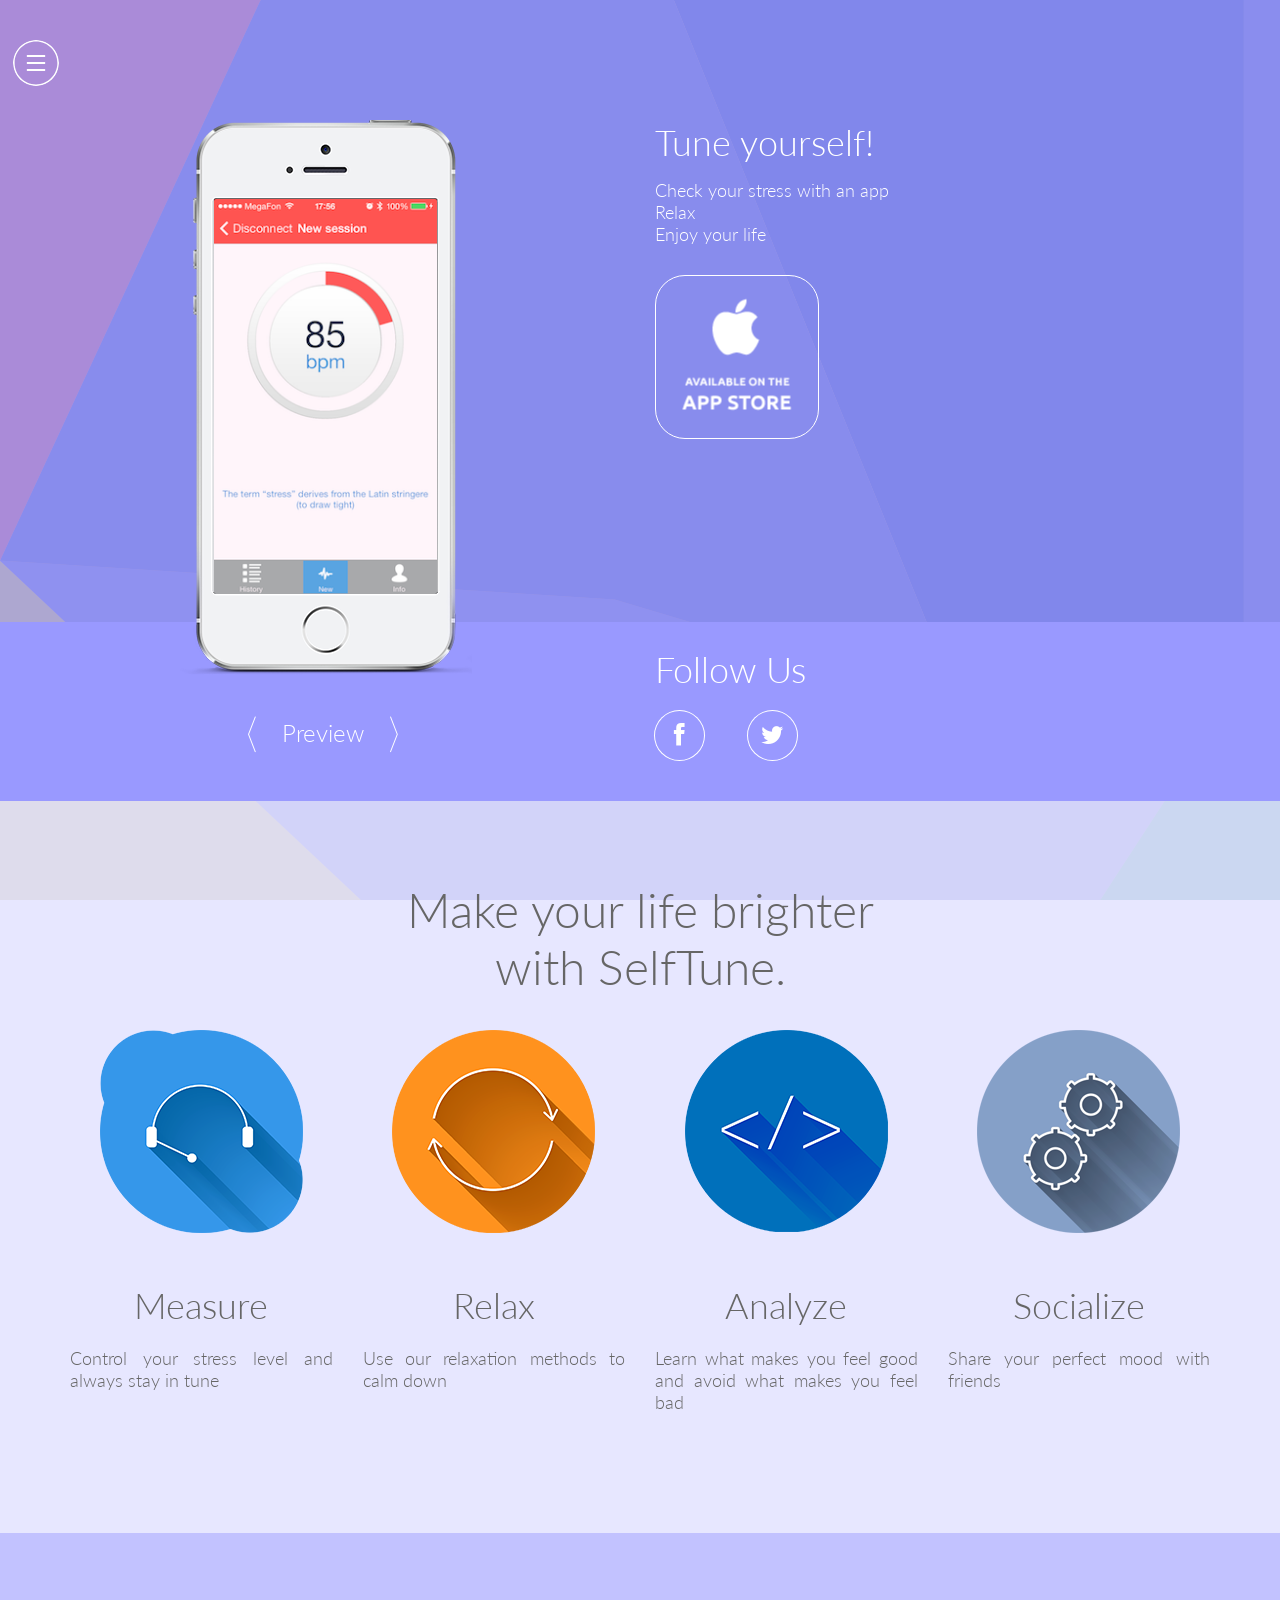
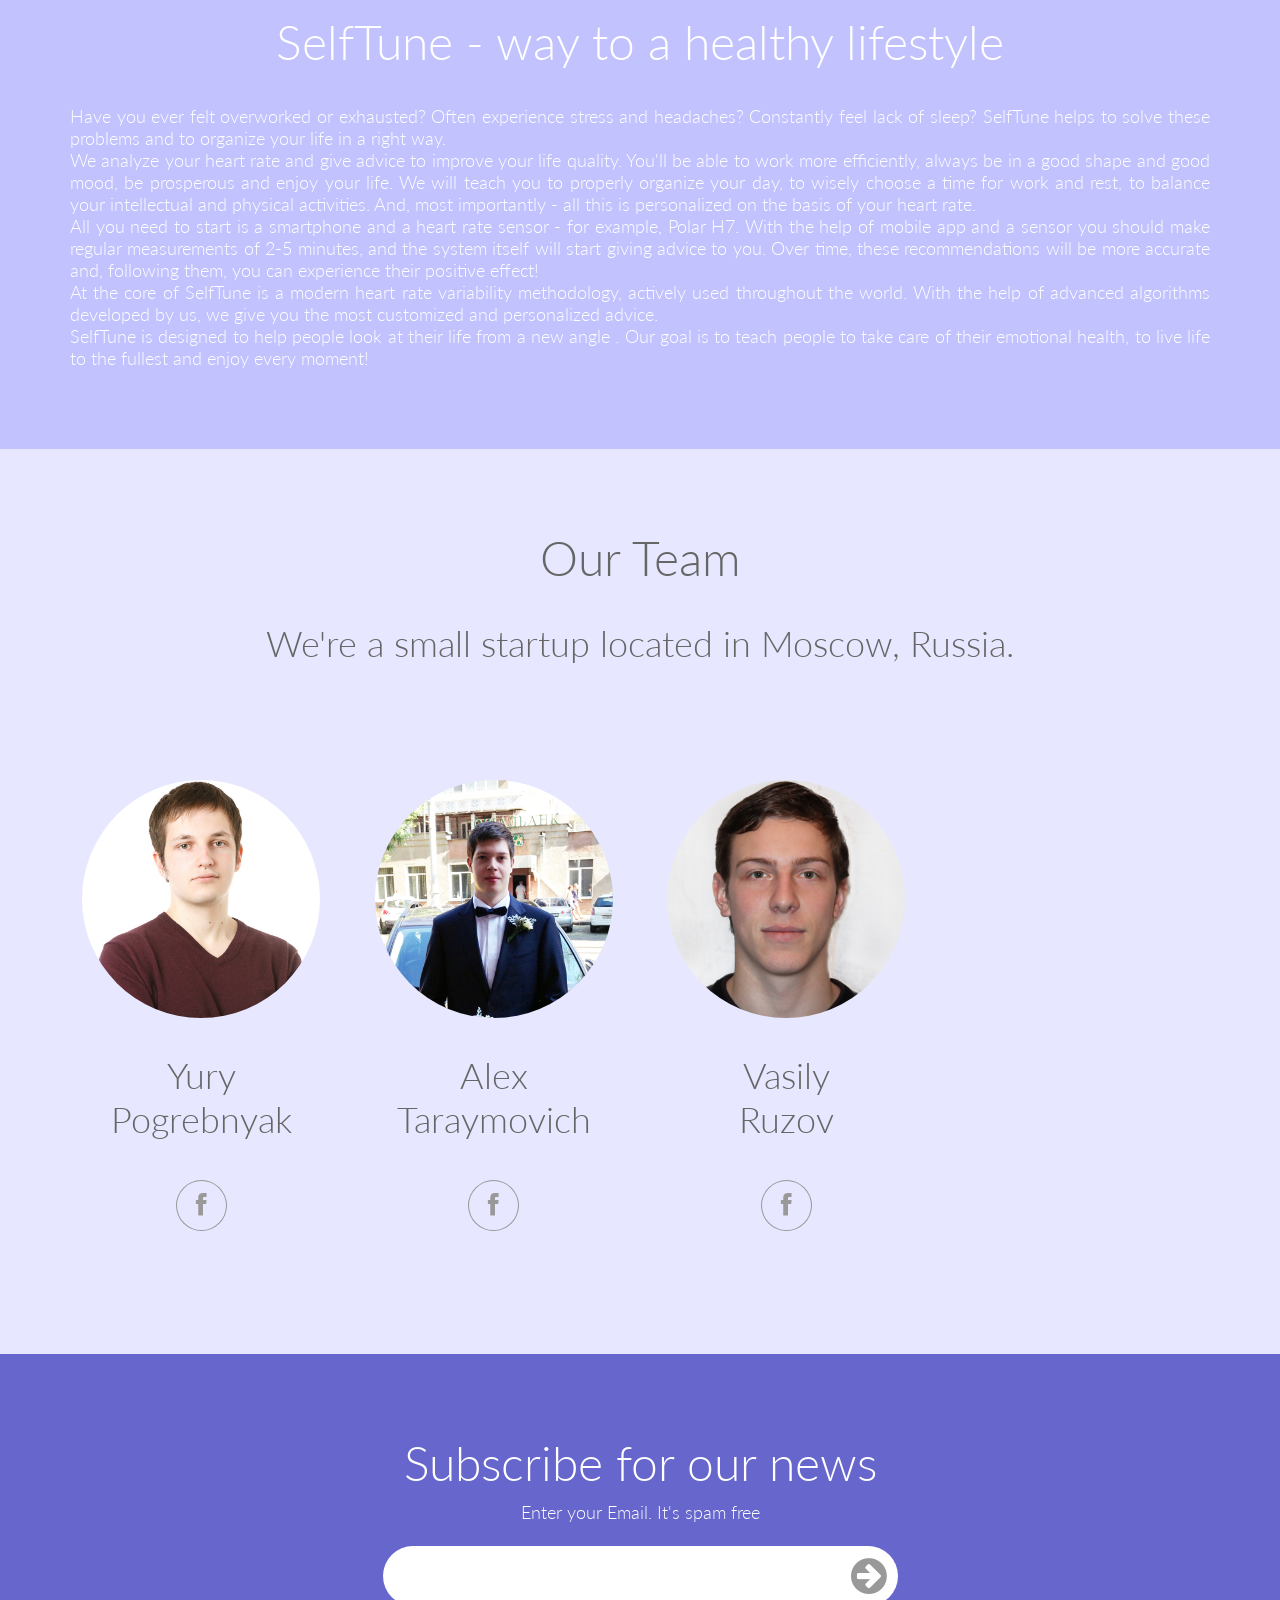
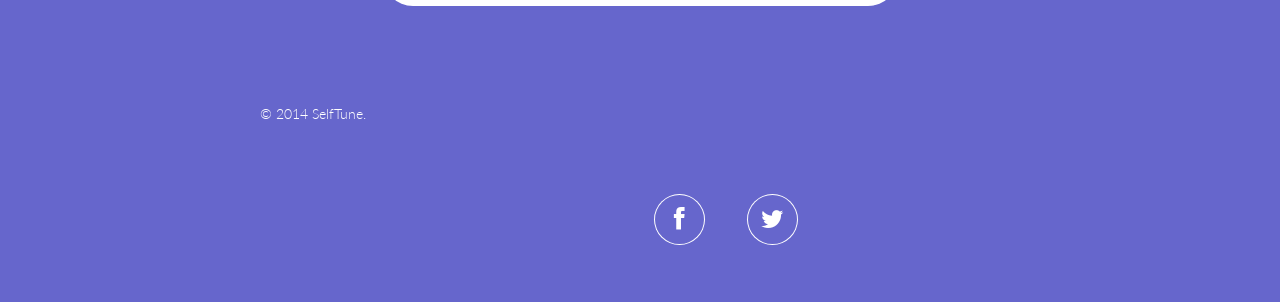
==== new/index.html @ 1f66b712 "Adding new design" ====
<!doctype html>
<!--[if IE 9]><html lang="en" class="ie ie9"><![endif]-->
<html>
  <head>
    <meta charset="utf-8">
    <title>SelfTune</title>
    <meta name="description" content="SelfTune - tune yourlsef!" />
		<meta name="keywords" content="stress, mood, wellness, calmness, health, emotions, happiness, productivity, rest, refill" />
		<meta name="author" content="SelfTune" />
    <meta name="viewport" content="width=device-width, initial-scale=1.0, maximum-scale=1.0, user-scalable=no" />
    <!--Favicon-->
    <link rel="shortcut icon" href="img/icon_small.png" type="image/x-icon">
    <link rel="icon" href="img/icon_small.png" type="image/x-icon">
    <!--Google Fonts-->
    <link href='http://fonts.googleapis.com/css?family=Lato:300,400,600' rel='stylesheet' type='text/css'>
    <!--Bootstrap 3.0.3-->
    <link href="css/bootstrap.min.css" rel="stylesheet" media="screen">
    <!--Icons Fonts-->
    <link href="css/font-awesome.min.css" rel="stylesheet" media="screen">
    <link href="css/iconmoon.css" rel="stylesheet" media="screen">
    <!--Animations-->
    <link href="css/animate.css" rel="stylesheet" media="screen">
    <!-- Custom styles -->
    <link href="css/style-iOS7.css" rel="stylesheet" media="screen">
    <!--Modernizr-->
		<script src="js/modernizr.custom.js"></script>
    <!--[if lt IE 9]>
      <script src="js/respond.min.js"></script>
      <link href="css/ie8/style-iOS7-ie8.css" rel="stylesheet" media="screen">
    <![endif]-->
  </head>
  
  <!--Body-->
  <body class="parallax" data-stellar-background-ratio="2"><!--By adding Parallax Class we enable Background Parallax effect-->
  
  	<!-- Preloader -->
    <div id="preloader">
      <div id="status">&nbsp;</div>
    </div>

    <!--Side Menu-->
    <aside class="side-menu">
    	<span class="menu-toggle animated"></span><!--By adding/removing class "animated" we enable/disable page load animations. To change the type of animation go to scripts-VersionName.js to section "Preloading Animation"-->
      <nav>
      	<ul>
        	<li class="active"><a onclick="$('body').animatescroll({scrollSpeed:1000,easing:'easeInOutCubic'});" href="#home"><i class="fa fa-home"></i>Home</a></li>
        	<li><a onclick="$('#features').animatescroll({scrollSpeed:1000,easing:'easeInOutCubic'});" href="#features"><i class="fa fa-gift"></i>Features</a></li>
        	<li><a onclick="$('#about').animatescroll({scrollSpeed:1000,easing:'easeInOutCubic'});" href="#about"><i class="fa fa-dollar"></i>About</a></li>
        	<li><a onclick="$('#team').animatescroll({scrollSpeed:1000,easing:'easeInOutCubic'});" href="#team"><i class="fa fa-user"></i>Our Team</a></li>
        	<li><a onclick="$('#subscribe').animatescroll({scrollSpeed:1000,easing:'easeInOutCubic'});" href="#subscribe"><i class="fa fa-picture-o"></i>Subscribe</a></li>
        </ul>
      </nav>
    </aside>
    
    <!--App Showcase-->
    <section class="app-showcase container" id="home">
    	<div class="col-lg-5 col-lg-offset-1 col-md-5">
      	
        <!--Presentation Slideshow-->
        <div id="phone" class="animated"><!--By adding/removing class "animated" we enable/disable page load animations-->
          <div class="slideshow">
            <ul>
              <li><img src="img/screenshots/screen1.png" width="223" height="395"  alt="Screen 1"/></li>
              <li><img src="img/screenshots/screen2.png" width="223" height="395"  alt="Screen 2"/></li>
              <li><img src="img/screenshots/screen3.png" width="223" height="395"  alt="Screen 3"/></li>
            </ul>
          </div>
          <div class="controls group">
            <span class="prev"></span>
            <span>Preview</span>
            <span class="next"></span>
          </div>
        </div>
      </div>
    	<div class="col-lg-6 col-md-7 info-block animated"><!--By adding/removing class "animated" we enable/disable page load animations-->
      	<!-- <div class="logo"><img src="img/icon.png" width="100" height="84" alt="SelfTune"/></div> -->
        <h1>Tune yourself!</h1>
        <p>
        Check your stress with an app<br/>
        Relax<br/>
        Enjoy your life<br/>
      </p>
        <div class="buttons group">
        	<a class="appstore-btn" href="https://itunes.apple.com/us/app/cardiomood/id741620888?ls=1&mt=8" target="_blank"></a>
        </div>
      </div>
    </section>
    
    <!--Social Networks-->
    <section class="social">
    	<div class="container animated"><!--By adding/removing class "animated" we enable/disable page load animations-->
      	<div class="col-lg-6 col-lg-offset-6 col-md-7 col-md-offset-5">
          <h1>Follow Us</h1>
          <div class="social-icons si-icon-effect">
            <a href="#" class="si-icon fa fa-facebook">Facebook</a>
            <a href="#" class="si-icon fa fa-twitter">Twitter</a>
          </div>
        </div> 
      </div>
    </section>

    <!--Features-->
    <section class="content-block white" id="features">
      <div class="container">
      	<div class="row animation" data-animation="fadeInDown"><!--By adding/removing class "animation" we enable/disable scroll animation of current element. In attribute "data-animation" we can choose what animation to use-->
      <!--   	<h1>Features</h1> -->
          <h1>Make your life brighter<br/>with SelfTune.</h1>
        </div>
        <div class="row">
        	<div class="col-lg-3 col-md-6 col-sm-6">
          	<div class="feature animation" data-animation="fadeInLeft"><!--By adding/removing class "animation" we enable/disable scroll animation of current element-->
              <img src="img/img-iOS7/icons/support.png" width="203" height="203" alt="Fast Support"/>
              <h2>Measure</h2>
              <p>Control your stress level and always stay in tune</p>
            </div>
          </div>
        	<div class="col-lg-3 col-md-6 col-sm-6">
          	<div class="feature animation" data-animation="fadeInLeft"><!--By adding/removing class "animation" we enable/disable scroll animation of current element-->
              <img src="img/img-iOS7/icons/updates.png" width="203" height="203" alt="Regular Updates"/>
              <h2>Relax</h2>
              <p>Use our relaxation methods to calm down</p>
            </div>
          </div>
        	<div class="col-lg-3 col-md-6 col-sm-6">
          	<div class="feature animation" data-animation="fadeInRight"><!--By adding/removing class "animation" we enable/disable scroll animation of current element-->
              <img src="img/img-iOS7/icons/code.png" width="203" height="203" alt="Clean Code"/>
              <h2>Analyze</h2>
              <p>Learn what makes you feel good and avoid what makes you feel bad</p>
            </div>
          </div>
        	<div class="col-lg-3 col-md-6 col-sm-6">
          	<div class="feature animation" data-animation="fadeInRight"><!--By adding/removing class "animation" we enable/disable scroll animation of current element-->
              <img src="img/img-iOS7/icons/customizable.png" width="203" height="203" alt="Customizable"/>
              <h2>Socialize</h2>
              <p>Share your perfect mood with friends</p>
            </div>
          </div>
        </div>
      </div>
    </section>
    
    <!--About-->
    <section class="content-block" id="about">
    	<div class="container">
      	<div class="row animation" data-animation="flipInX"><!--By adding/removing class "animation" we enable/disable scroll animation of current element-->
        	<h1 class="white">SelfTune - way to a healthy lifestyle</h1>
        </div>
        
        	<p class="white">Have you ever felt overworked or exhausted? Often experience stress and headaches? Constantly feel lack of sleep? SelfTune helps to solve these problems and to organize your life in a right way.</p>

<p class="white">We analyze your heart rate and give advice to improve your life quality. You'll be able to work more efficiently, always be in a good shape and good mood, be prosperous and enjoy your life. We will teach you to properly organize your day, to wisely choose a time for work and rest, to balance your intellectual and physical activities. And, most importantly - all this is personalized on the basis of your heart rate.</p>

<p class="white">All you need to start is a smartphone and a heart rate sensor - for example, Polar H7. With the help of mobile app and a sensor you should make regular measurements of 2-5 minutes, and the system itself will start giving advice to you. Over time, these recommendations will be more accurate and, following them, you can experience their positive effect!</p>

<p class="white">At the core of SelfTune is a modern heart rate variability methodology, actively﻿ used throughout the world. With the help of advanced algorithms developed by us, we give you the most customized and personalized advice.</p>

<p class="white">SelfTune is designed to help people look at their life from a new angle . Our goal is to teach people to take care of their emotional health, to live life to the fullest and enjoy every moment!</p>
        
      </div>
    </section>
    
    <!--Team-->
    <section class="content-block white" id="team">
    	<div class="container">
      	<div class="row animation" data-animation="fadeInUp"><!--By adding/removing class "animation" we enable/disable scroll animation of current element-->
        	<h1>Our Team</h1>
          <h2>We're a small startup located in Moscow, Russia.</h2>
        </div>
        <div class="row">
        	<div class="col-lg-3 col-md-6 col-sm-6 animation" data-animation="fadeInLeft"><!--By adding/removing class "animation" we enable/disable scroll animation of current element-->
          	<div class="team">
              <img src="img/team/yury.png" width="248" height="248" alt="Yury Pogrebnyak"/>
              <h2>Yury<br/>Pogrebnyak</h2>
              <!-- <h3>CEO,<br/>John Doe Corporation</h3> -->
              <div class="social-icons si-icon-effect">
                <a href="#" class="si-icon fa fa-facebook">Facebook</a>
              </div>
            </div>
          </div>
        	<div class="col-lg-3 col-md-6 col-sm-6 animation" data-animation="fadeIn"><!--By adding/removing class "animation" we enable/disable scroll animation of current element-->
          	<div class="team">
              <img src="img/team/alex.png" width="248" height="248" alt="Alex Taraymovich"/>
              <h2>Alex<br/>Taraymovich</h2>
              <!-- <h3>ART,<br/>John Doe Corporation</h3> -->
              <div class="social-icons si-icon-effect">
                <a href="#" class="si-icon fa fa-facebook">Facebook</a>
              </div>
            </div>
          </div>
        	<div class="col-lg-3 col-md-6 col-sm-6 animation" data-animation="fadeInRight"><!--By adding/removing class "animation" we enable/disable scroll animation of current element-->
          	<div class="team">
              <img src="img/team/vasily.png" width="248" height="248" alt="Vasily Ruzov"/>
              <h2>Vasily<br/>Ruzov</h2>
              <!-- <h3>Manager,<br/>John Doe Corporation</h3> -->
              <div class="social-icons si-icon-effect">
                <a href="#" class="si-icon fa fa-facebook">Facebook</a>
              </div>
            </div>
          </div>
        </div>
      </div>
    </section>
    
    <!--Clients-->
<!--     <section class="clients">
      <div class="container animation" data-animation="bounceIn">
        <div class="col-lg-3 col-md-6 col-sm-6">
          <a href="#"><img src="img/img-iOS7/clients/wordpress.png" width="262" height="74" alt="Facebook"/></a>
        </div>
        <div class="col-lg-3 col-md-6 col-sm-6">
          <a href="#"><img src="img/img-iOS7/clients/jquery.png" width="262" height="74" alt="Samsung"/></a>
        </div>
        <div class="col-lg-3 col-md-6 col-sm-6">
          <a href="#"><img src="img/img-iOS7/clients/woocommerce.png" width="262" height="74" alt="Blackberry"/></a>
        </div>
        <div class="col-lg-3 col-md-6 col-sm-6">
          <a href="#"><img src="img/img-iOS7/clients/envato.png" width="262" height="74" alt="Google"/></a>
        </div>
      </div>
    </section> -->
    
    <!--Gallery-->
<!--     <section class="gallery animation" id="gallery" data-animation="fadeInUp">
    	<ul>
      	<li class="violet"><img src="img/img-iOS7/gallery/1.jpg" width="1400" height="900" alt="Gallery1"/></li>
      	<li class="dark-blue"><img src="img/img-iOS7/gallery/2.jpg" width="1400" height="900" alt="Gallery2"/></li>
      	<li class="red"><img src="img/img-iOS7/gallery/3.jpg" width="1400" height="900" alt="Gallery3"/></li>
      </ul>
    </section> -->
    
    <!--Subscription-->
    <section class="subscribe" id="subscribe">
    	<div class="container">
      	<div class="row">
        	<h1 class="white">Subscribe for our news</h1>
          <span>Enter your Email. It's spam free</span>
        </div>
        <div class="row">
          <form method="post" class="subscription-form">
            <input type="email" id="email" name="email">
            <input class="fa fa-arrow-circle-right" type="submit" id="submit" value="&#xf0a9;">
            <div class="errors">
              <span id="error1">Enter Valid Email Adress</span>
              <span id="error2">Invalid Email Adress</span>
            </div>
          </form>
        </div>
      </div>
    </section>
    
    <!--Footer-->
    <footer>
    	<div class="container">
      	<div class="row">
        	<div class="col-lg-6 col-md-6">
          	<div class="copyright">
<!--               <img src="img/img-iOS7/footer-logo.png" width="366" height="163" alt="SelfTune"/> -->
              <span>&copy; 2014 SelfTune.</span>
            </div>
          </div>
          <div class="col-lg-6 col-md-6">
            <div class="social-icons si-icon-effect">
              <a href="#" class="si-icon fa fa-facebook">Facebook</a>
              <a href="#" class="si-icon fa fa-twitter">Twitter</a>
            </div>
          </div> 
        </div>
      </div>
    </footer>
    
    <!--Javascript (jQuery)-->
		<script src="js/jquery-1.10.2.min.js"></script>
		<script src="js/jquery.easing.1.3.js"></script>
		<script src="js/stellar.min.js"></script>
		<script src="js/waypoints.min.js"></script>
		<script src="js/jquery.bxslider.min.js"></script>
		<script src="js/icons-hover.js"></script>
		<script src="js/animatescroll.js"></script>
		<script src="js/scripts-iOS7.js"></script>
    
  </body><!--/Body-->
</html>
---- new/css/iconmoon.css ----
@font-face {
	font-family: 'icomoon';
	src:url('../fonts/icomoon.eot');
	src:url('../fonts/icomoon.eot?#iefix') format('embedded-opentype'),
		url('../fonts/icomoon.ttf') format('truetype'),
		url('../fonts/icomoon.woff') format('woff'),
		url('../fonts/icomoon.svg#icomoon') format('svg');
	font-weight: normal;
	font-style: normal;
}

[class^="icon-"], [class*=" icon-"] {
	font-family: 'icomoon';
	speak: none;
	font-style: normal;
	font-weight: normal;
	font-variant: normal;
	text-transform: none;
	line-height: 1;

	/* Better Font Rendering =========== */
	-webkit-font-smoothing: antialiased;
	-moz-osx-font-smoothing: grayscale;
}

.icon-google-plus-ios:before {
	content: "\e600";
}
.icon-instagram-ios:before {
	content: "\e601";
}
.icon-pinterest-ios:before {
	content: "\e602";
}
.icon-next-arrow-ios:before {
	content: "\e604";
}
.icon-prev-arrow-ios:before {
	content: "\e605";
}
---- new/css/style-iOS7.css ----
/*
 *Appica iOS7 Template Style Sheet v1.1
 *Copyright 2013 8Guild.com
 */

/*CSS Reset*/
html, body, div, span, applet, object, iframe,
h1, h2, h3, h4, h5, h6, p, blockquote, pre,
a, abbr, acronym, address, big, cite, code,
del, dfn, em, img, ins, kbd, q, s, samp,
small, strike, sub, sup, tt, var,
b, u, i, center,
dl, dt, dd, ol, ul, li,
fieldset, form, label, legend,
table, caption, tbody, tfoot, thead, tr, th, td,
article, aside, canvas, details, figcaption, figure, 
footer, header, hgroup, menu, nav, section, summary,
time, mark, audio, video {
	margin: 0;
	padding: 0;
	border: 0;
	outline: 0;
	font-size: 100%;
	font: inherit;
	vertical-align: baseline;
}

/*Global Styles*/
body {
	font-family: 'Lato', Arial, Helvetica, sans-serif;
	background: #c2c2ff url(../img/img-iOS7/bg.png) repeat;
	overflow: hidden;
}
.parallax { background-attachment: fixed; }
h1 { 
	font-size: 3em;
	font-weight: 300;
	color: #666;
	text-align: center;
	margin-bottom: 35px;
}
h2 {
	font-size: 2.25em;
	font-weight: 300;
	color: #666;
	text-align: center;
	margin-bottom: 110px;
}
h3 {
	font-size: 1.5em;
	font-weight: 300;
	color: #666;
	text-align: center;
	margin-bottom: 30px;
}
p {
	font-size: 1.125em;
	color: #666;
	text-align: justify;
	font-weight: 300;
}
.white { color: #fff !important; }
.last { margin-right: 0px !important; }

/*Clearfix*/
.group:after {
	visibility: hidden;
	display: block;
	content: "";
	clear: both;
	height: 0;
	}
*:first-child+html .group { zoom: 1; } /* IE7 */
.clear {
	clear: both;
}

/*Side Menu*/
.side-menu {
	position: fixed;
	width: 240px;
	height: auto;
	min-height: 100%;
	top: 0;
	left: -241px;
	-webkit-transition: left 250ms ease-in-out;
	-moz-transition: left 250ms ease-in-out;
	-o-transition: left 250ms ease-in-out;
	transition: left 250ms ease-in-out;
	z-index: 90;
}
.side-menu.open {
	left: 0;
}
.side-menu nav {
	position: absolute;
	width: 240px;
	height: auto;
	min-height: 100%;
	top: 0;
	left: 0;
	background: url(../img/img-iOS7/slide-menu-bg.png) no-repeat;
	-webkit-box-shadow: inset -1px 0px 10px 0px rgba(244,244,244,0.2);
	-moz-box-shadow: inset -1px 0px 10px 0px rgba(244,244,244,0.2);
	box-shadow: inset -1px 0px 10px 0px rgba(244,244,244,0.2);
}
.side-menu nav ul {
	list-style: none;
	margin: 40px 0 0 25px;
	width: 190px;
}
.side-menu nav ul li {
	margin-bottom: 15px;
}
.side-menu nav ul li a {
	font-size: 1.5em;
	color: #fff;
	text-decoration: none;
	font-weight: 300;
	opacity: 0.6;
	filter: alpha(opacity=60);
	-webkit-transition: all 350ms ease;
	-moz-transition: all 350ms ease;
	transition: all 350ms ease;
}
.side-menu nav ul li a i {
	display: inline-block;
	width: 38px;
	font-size: 1em;
}
.side-menu nav ul li:hover a,
.side-menu nav ul li.active a {
	opacity: 1;
	filter: alpha(opacity=100);
}
.svg .menu-toggle,
.no-svg .menu-toggle {
	position: absolute;
	display: block;
	width: 46px;
	height: 46px;
	background: url(../img/img-iOS7/icons/menu-toggle.svg) no-repeat;
	top: 40px;
	right: -60px;
	cursor: pointer;
	background-color: transparent;
	-webkit-border-radius: 50%;
	-moz-border-radius: 50%;
	border-radius: 50%;
	-webkit-transition: all 350ms ease;
	-moz-transition: all 350ms ease;
	transition: all 350ms ease;
}
.no-svg .menu-toggle {
	background: url(../img/img-iOS7/icons/menu-toggle.png) no-repeat;
}
.menu-toggle i {
	color: #fff;
	font-size: 40px;
}
.menu-toggle:hover {
	background-color: rgba(244,244,244,0.4);
}

/*App Showcase Right Block*/
.app-showcase {
	padding-top: 120px;
}
.logo {
	margin-bottom: 20px;
	width: 276px;
	height: 86px;
}
.logo img {
	max-width: 100%;
	height: auto;
}
.app-showcase h1 {
	font-size: 2.25em;
	color: #fff;
	margin-bottom: 0;
	text-align: left;
}
.app-showcase p {
	margin: 15px 0 30px 0;
	font-size: 1.125em;
	font-weight: 300;
	color: #fff;
	text-align: justify;
}
.appstore-btn,
.icloud-btn {
	display: block;
	width: 164px;
	height: 164px;
	float: left;
	margin: 0 30px 30px 0;
	background: transparent url(../img/img-iOS7/appstore.png) no-repeat center center;
	border: 1px solid #fff;
	-webkit-border-radius: 30px;
	-moz-border-radius: 30px;
	border-radius: 30px;
	-webkit-transition: all 450ms ease;
	-moz-transition: all 450ms ease;
	transition: all 450ms ease;
}
.icloud-btn {
	background: transparent url(../img/img-iOS7/icloud.png) no-repeat center center;
	margin-right: 0px;
}
.appstore-btn:hover,
.icloud-btn:hover {
	background-color: rgba(255, 255, 255, 0.3);
}

/*App Slideshow*/
#phone {
	width: 292px;
	height: 562px;
	background: url(../img/img-iOS7/slideshow/phone.png) no-repeat;
	padding: 79px 0 0 34px;
	position: relative;
}
#phone .slideshow {
	display: block;
	width: 223px;
	height: 395px;
	-webkit-border-radius: 2px;
	-moz-border-radius: 2px;
	border-radius: 2px;
	overflow: hidden;
}
#phone .controls {
	position: absolute;
	bottom: -72px;
	left: 42px;
}
#phone .controls span {
	display: block;
	float: left;
	font-size: 1.5em;
	color: #fff;
	font-weight: 300;
	margin-top: 4px;
}
#phone .controls .prev,
#phone .controls .next {
	width: 60px;
	height: 40px;
	margin-top: 0;
}
#phone .controls .prev a,
#phone .controls .next a {
	font-size: 1.5em;
	color: #fff;
	display:block;
	text-align: center;
	text-decoration: none;
	opacity: 1;
	filter: alpha(opacity=100);
	-webkit-transition: all 350ms ease;
	-moz-transition: all 350ms ease;
	transition: all 350ms ease;
}
#phone .controls .prev a:hover,
#phone .controls .next a:hover {
	opacity: 0.6;
	filter: alpha(opacity=60);
}

/*Social Networks*/
.social {
	width: 100%;
	background-color: #9999ff;
	margin-top: -60px;
	padding-top: 65px;
	padding-bottom: 37px;
}
.social h1 {
	margin-top: -40px;
	font-size: 2.25em;
	color: #fff;
	font-weight: 300;
	text-align: left;
	margin-bottom: 0;
}

/*Social Icons*/
.social-icons a {
	text-decoration: none;
}
.social-icons a:last-child {
	margin-right: 0;
}
.si-icon,
.im-icon-s,
.im-icon-m,
.im-icon-l {
	display: inline-block;
	font-size: 0px;
	cursor: pointer;
	margin: 20px 40px 0 0;
	width: 49px;
	height: 49px;
	border-radius: 50%;
	text-align: center;
	position: relative;
	z-index: 1;
	color: #fff;
}
.si-icon:after,
.im-icon:after,
.im-icon-s:after,
.im-icon-m:after,
.im-icon-l:after {
	pointer-events: none;
	position: absolute;
	width: 100%;
	height: 100%;
	border-radius: 50%;
	content: '';
	-webkit-box-sizing: content-box; 
	-moz-box-sizing: content-box; 
	box-sizing: content-box;
}
.si-icon:before,
.im-icon:before,
.im-icon-s:before,
.im-icon-m:before,
.im-icon-l:before {
	speak: none;
	font-size: 25px;
	line-height: 50px;
	font-style: normal;
	font-weight: normal;
	font-variant: normal;
	text-transform: none;
	display: block;
	-webkit-font-smoothing: antialiased;
}
.im-icon-m:before {
	font-size: 28px;
}
.im-icon-l:before {
	line-height: 52px;
	font-size: 42px;
}
.si-icon-effect .si-icon,
.si-icon-effect .im-icon-s,
.si-icon-effect .im-icon-m,
.si-icon-effect .im-icon-l {
	box-shadow: 0 0 0 1px #fff;
	-webkit-transition: color 0.3s;
	-moz-transition: color 0.3s;
	transition: color 0.3s;
	color: #fff;
}
.si-icon-effect .si-icon:after,
.si-icon-effect .im-icon-s:after,
.si-icon-effect .im-icon-m:after,
.si-icon-effect .im-icon-l:after {
	top: -2px;
	left: -2px;
	padding: 2px;
	z-index: -1;
	background: #fff;
	-webkit-transition: -webkit-transform 0.2s, opacity 0.3s;
	-moz-transition: -moz-transform 0.2s, opacity 0.3s;
	transition: transform 0.2s, opacity 0.3s;
	-webkit-transform: scale(1.3);
	-moz-transform: scale(1.3);
	-ms-transform: scale(1.3);
	transform: scale(1.3);
	opacity: 0;
}
.no-touch .si-icon-effect .si-icon:hover,
.no-touch .si-icon-effect .im-icon-s:hover,
.no-touch .si-icon-effect .im-icon-m:hover,
.no-touch .si-icon-effect .im-icon-l:hover {
	color: #9999ff;
}
.no-touch .si-icon-effect .si-icon:hover:after,
.no-touch .si-icon-effect .im-icon-s:hover:after,
.no-touch .si-icon-effect .im-icon-m:hover:after,
.no-touch .si-icon-effect .im-icon-l:hover:after {
	-webkit-transform: scale(1);
	-moz-transform: scale(1);
	-ms-transform: scale(1);
	transform: scale(1);
	opacity: 1;
}

/*Content Style*/
.content-block {
	width: 100%;
	padding: 80px 0; 
}
.content-block.white {
	background: url(../img/img-iOS7/white-bg.png) repeat;
}
.content-block.violet {
	background-color: #9999ff;
}

/*Features*/
.feature {
	width: 100%;
	margin-bottom: 40px;
}
.feature img {
	display: block;
	margin: 0 auto 50px auto;
}
.feature h2 {
	margin-bottom: 20px;
}

/*Pricing*/
.pricing-plan {
	width: 100%;
	padding: 34px 0;
	-webkit-border-radius: 30px;
	-moz-border-radius: 30px;
	border-radius: 30px;
	margin-bottom: 40px;
	position: relative;
	background-color: rgba(255,255,255,0.3);
	-webkit-transition: all 500ms ease-in-out;
	-moz-transition: all 500ms ease-in-out;
	-o-transition: all 500ms ease-in-out;
	transition: all 500ms ease-in-out;
}
.pricing-plan:hover {
	background-color: rgba(255,255,255,0.8);
}
.pricing-plan h3 {
	font-size: 2.25em;
	font-weight: 300;
	color: #fff;
	text-align: center;
	margin-bottom: 35px;
	position: relative;
	z-index: 1;
	-webkit-transition: all 500ms ease-in-out;
	-moz-transition: all 500ms ease-in-out;
	-o-transition: all 500ms ease-in-out;
	transition: all 500ms ease-in-out;
}
.pricing-plan:hover h3 {
	color: #666 !important;
}
.pricing-plan ul {
	list-style: none;
	margin: 0;
	text-align: center;
	position: relative;
	z-index: 1;
}
.pricing-plan ul li {
	display: block;
	width: 100%;
	color: #fff;
	padding: 13px 0;
	font-size: 1.125em;
	font-weight: 300;
	border-bottom: 1px solid #fff;
	-webkit-transition: all 500ms ease-in-out;
	-moz-transition: all 500ms ease-in-out;
	-o-transition: all 500ms ease-in-out;
	transition: all 500ms ease-in-out;
}
.pricing-plan:hover ul li {
	color: #666;
	border-bottom: 1px solid #666;
}
.pricing-plan ul li span {
	font-weight: 400;
}
.pricing-plan ul li:last-child {
	border: none;
}

/*Team*/
.team {
	width: 100%;
	margin-bottom: 40px;
}
.team img {
	display: block;
	margin: 0 auto 30px auto;
	border: 5px solid transparent;
	-webkit-border-radius: 50%;
	-moz-border-radius: 50%;
	border-radius: 50%;
	-webkit-transition: all 400ms ease-in-out;
	-moz-transition: all 400ms ease-in-out;
	-o-transition: all 400ms ease-in-out;
	transition: all 400ms ease-in-out;
}
.team h2,
.team h3 {
	margin-bottom: 25px;
}
.team .social-icons {
	display: table;
	margin: 0 auto;
}
.team .si-icon,
.team .im-icon-s,
.team .im-icon-m,
.team .im-icon-l {
	margin: 15px 33px 0 0;
	color: #999;
	-webkit-transition: all 400ms ease-in-out;
	-moz-transition: all 400ms ease-in-out;
	-o-transition: all 400ms ease-in-out;
	transition: all 400ms ease-in-out;
}
.team:hover img {
	border: 5px solid #fff;
}
.team .si-icon-effect .si-icon,
.team .si-icon-effect .im-icon-s,
.team .si-icon-effect .im-icon-m,
.team .si-icon-effect .im-icon-l {
	box-shadow: 0 0 0 1px #999;
	-webkit-transition: all 400ms ease-in-out;
	-moz-transition: all 400ms ease-in-out;
	-o-transition: all 400ms ease-in-out;
	transition: all 400ms ease-in-out;
}
.team:hover .si-icon,
.team:hover .im-icon-s,
.team:hover .im-icon-m,
.team:hover .im-icon-l {
	color: #666;
}
.team:hover .si-icon-effect .si-icon,
.team:hover .si-icon-effect .im-icon-s,
.team:hover .si-icon-effect .im-icon-m,
.team:hover .si-icon-effect .im-icon-l {
	box-shadow: 0 0 0 1px #666;
}

/*Clients*/
.clients {
	width: 100%;
	background-color: #6666cc;
	padding: 108px 0 70px 0;
}
.clients a {
	display: block;
	width: 262px;
	margin: 0 auto 30px auto;
}

/*Gallery*/
.gallery {
	width: 100%;
	position: relative;
}
.gallery ul {
	list-style: none;
	margin: 0;
}
.gallery ul li.red {
	background-color: #e35c4a;
}
.gallery ul li.violet {
	background-color: #5e4e6d;
}
.gallery ul li.dark-blue {
	background-color: #404b5a;
}
.gallery ul li img {
	display: block;
	margin: auto;
	max-width: 100%;
	height: auto;
}
.bx-pager {
	display: table;
	position: relative;
	z-index: 80;
	margin: -26px auto 0 auto;
}
.bx-pager-item {
	width: 12px;
	height: 12px;
	float: left;
}
.bx-pager-item a {
	width: 7px;
	height: 7px;
	background-color: #000;
	outline: none;
	border: 1px solid transparent;
	position: relative;
	top: 2px;
	left: 2px;
	text-indent: -9999px !important;
}
.bx-wrapper .bx-pager {
	text-align: center;
	margin-top: -55px;
}
.bx-wrapper .bx-pager .bx-pager-item,
.bx-wrapper .bx-controls-auto .bx-controls-auto-item {
	display: inline-block;
	*zoom: 1;
	*display: inline;
	width: 12px;
	height: 12px;
	margin: 0 7px;
}
.bx-wrapper .bx-pager.bx-default-pager a {
	background: #000;
	text-indent: -9999px;
	display: block;
	width: 7px;
	height: 7px;
	outline: 0;
	-moz-border-radius: 50%;
	-webkit-border-radius: 50%;
	border-radius: 50%;
	margin: 2px 0 0 2px;
}
.bx-wrapper .bx-pager.bx-default-pager a.active {
	background: #000;
	width: 12px;
	height: 12px;
	background-color: transparent;
	border: 1px solid #000;
	margin: 0;
}
.svg .bx-wrapper .bx-prev {
	left: 30px;
	background: url(../img/img-iOS7/slider-controls.svg) no-repeat 0px 0px;
}
.svg .bx-wrapper .bx-next {
	right: 30px;
	background: url(../img/img-iOS7/slider-controls.svg) no-repeat -17px 0px;
}
.no-svg .bx-wrapper .bx-prev {
	left: 30px;
	background: url(../img/img-iOS7/slider-controls.png) no-repeat 0px 0px;
}
.no-svg .bx-wrapper .bx-next {
	right: 30px;
	background: url(../img/img-iOS7/slider-controls.png) no-repeat -17px 0px;
}
.bx-wrapper .bx-controls-direction a {
	position: absolute;
	top: 50%;
	margin-top: -39px;
	outline: 0;
	width: 17px;
	height: 77px;
	text-indent: -9999px;
	z-index: 9999;
	opacity: 0;
	filter: alpha(opacity=0);
	-webkit-transition: all 500ms ease;
	-moz-transition: all 500ms ease;
	transition: all 500ms ease;
}
.bx-wrapper .bx-controls-direction a.disabled {
	display: none;
}
.bx-wrapper:hover .bx-controls-direction a {
	opacity: 1;
	filter: alpha(opacity=100);
}

/*Buttons*/
.btn-middle {
	display: table;
	margin: auto;
}
.signup-btn {
	display: inline-block;
	margin-top: 25px;
	border: 1px solid #fff;
	position: relative;
	z-index: 1;
	-webkit-border-radius: 45px;
	-moz-border-radius: 45px;
	border-radius: 45px;
	padding: 15px 40px;
	font-size: 1.2em;
	text-transform: uppercase;
	color: #fff;
	background-color: transparent;
	-webkit-transition: all 450ms ease;
	-moz-transition: all 450ms ease;
	transition: all 450ms ease;
}
.signup-btn i {
	font-size: 1.1em;
}
.pricing-plan:hover .signup-btn {
	border: 1px solid #666;
	color: #666;
}
.signup-btn:hover {
	color: #fff;
	text-decoration: none;
	background-color: rgba(255,255,255,0.3);
	-webkit-border-radius: 45px;
	-moz-border-radius: 45px;
	border-radius: 45px;
}
.signup-btn:hover {
	color: #666666;
	background-color: #fff;
	border: 1px solid #fff;
}
.pricing-plan:hover .signup-btn:hover {
	border: 1px solid #fff;
}

/*Subscribe*/
.subscribe {
	width: 100%;
	background-color: #6666cc;
	padding: 80px 0 70px 0;
}
.subscribe h1 {
	margin-bottom: 10px;
}
.subscribe span {
	display: block;
	width: 100%;
	text-align: center;
	color: #fff;
	font-weight: 300;
	font-size: 1.125em;
}
.subscription-form {
	display: table;
	width: 100%;
	max-width: 555px;
	position: relative;
	margin: 23px auto 0 auto;
	padding: 0 20px;
	-webkit-box-sizing: border-box;
	-moz-box-sizing: border-box;
	box-sizing: border-box;
}
.subscription-form #email {
	width: 100%;
	height: 60px;
	border: none;
	outline: none;
	font-size: 1.5em;
	font-weight: 300;
	color: #000;
	padding: 0 60px 0 25px;
	-webkit-border-radius: 50px;
	-moz-border-radius: 50px;
	border-radius: 50px;
	-webkit-box-sizing: border-box;
	-moz-box-sizing: border-box;
	box-sizing: border-box;
}
.subscription-form #submit {
	display: block;
	position: absolute;
	top: 9px;
	right: 25px;
	background: none;
	border: none;
	outline: none;
	font-size: 2.6em;
	color: #999999;
	-webkit-transition: all 400ms ease;
	-moz-transition: all 400ms ease;
	transition: all 400ms ease;
}
.subscription-form #submit:hover {
	color: #6666cc !important;
}
.errors {
	width: 100%;
	position: relative;
}
#error1, #error2 {
	display: block;
	position: absolute;
	width: 100%;
	text-align: center;
	font-size: 1em;
	font-weight: 300;
	color: #fff;
	background-color: #e35c4a;
	margin-top: 15px;
	padding: 5px 15px;
	-webkit-border-radius: 50px;
	-moz-border-radius: 50px;
	border-radius: 50px;
	-webkit-box-sizing: border-box;
	-moz-box-sizing: border-box;
	box-sizing: border-box;
	opacity: 0;
	filter: alpha(opacity=0);
	-webkit-transition: all 400ms ease;
	-moz-transition: all 400ms ease;
	transition: all 400ms ease;
}
#error1.visible, #error2.visible {
	opacity: 1;
	filter: alpha(opacity=100);
}

/*Footer*/
footer {
	padding: 54px 0;
	background-color: #6666cc;
}
footer .social-icons {
	margin-top: 45px;
}
.copyright {
	width: 100%;
	position: relative;
}
.copyright img {
	max-width: 100%;
	height: auto;
}
.copyright span {
	display: block;
	position: absolute;
	margin: -25px 0 0 190px;
	color: #fff;
	font-size: 0.875em;
	font-weight: 300;
}
.copyright span a {
	color: #fff;
	text-decoration: none;
	font-weight: 400;
}
.copyright span a:hover {
	text-decoration: underline;
}

/*Content Animations*/
.animation {
	opacity: 0;
}
.ie9 .animation {
	opacity: 1;
}

/* Preloader */
#preloader {
	position: fixed;
	top:0;
	left:0;
	right:0;
	bottom:0;
	background-color:#fff;
	z-index:100;
}
#status {
	width:229px;
	height:229px;
	position:absolute;
	left:50%;
	top:50%;
	background-image:url(../img/loading.gif);
	background-repeat:no-repeat;
	background-position:center;
	margin:-115px 0 0 -115px;
}

/*MEDIA QUERIES*/

/*Tablet Portrait*/
@media screen and (max-width: 991px) {
	
	#phone { margin: 60px auto 100px auto; }
	.logo {
		width: 100%;
		position: absolute;
		top: -800px;
		margin-left: -15px;
	}
	.logo img {
		display: block;
		margin: auto;
	}
	.app-showcase h1, .social h1 { text-align: center; }
	.social { margin-top: 0px; }
	.buttons, .social-icons {
		display: table;
		margin: auto;
	}
	.si-icon,
	.im-icon-s,
	.im-icon-m,
	.im-icon-l {
		margin: 20px 15px 0 15px;
	}
	h1 {
		font-size: 2.6em;
		margin-bottom: 25px;
	}
	h2 { 
		font-size: 1.9em;
		margin-bottom: 65px;
	}
	.content-block {
		padding: 50px 0; 
	}
	.icons-premium { padding-top: 100px; }
	.icons-premium img { margin: 0 auto 50px auto; }
	.buy-btn { margin: 40px 0; }
	.bx-wrapper .bx-controls-direction a { display: none; }
	.bx-wrapper .bx-pager { margin-top: -35px; }
	footer { padding: 20px 0 54px 0; }
	.copyright img {
		display: block;
		margin: auto;
	}
	.copyright span {
		width: 100%;
		text-align: center;
		position: relative;
		margin: 30px 0 0 0;
	}
}

/*Phone Portrait*/
@media screen and (max-width: 440px) {
	
	.svg .menu-toggle,
	.no-svg .menu-toggle { top: 20px; }
	#phone { margin: 110px auto 100px auto; }
	.logo { top: -800px; }
	.buttons { padding-left: 22%; }
	.buy-btn {
		font-size: 0.9em;
		padding: 18px 40px 18px 27px;
	}
	.buy-btn i { margin-right: 24px; }
}

@media screen and (max-width: 340px) {
	
	#phone { margin-left: -25px; }
	.buttons { padding-left: 17%; }
	.bx-wrapper .bx-pager { margin-top: -25px; }
}
---- new/css/ie8/style-iOS7-ie8.css ----
/*
 *Appica Support IE8 Style Sheet v1.0
 *Copyright 2013 8Guild.com
 */

.appstore-btn,
.icloud-btn {
	filter: alpha(opacity=100);
}
.appstore-btn:hover,
.icloud-btn:hover {
	filter: alpha(opacity=60);
}

/*Social Icons*/
.si-icon,
.im-icon-s,
.im-icon-m,
.im-icon-l {
	width: 49px;
	height: 49px;
	border: 1px solid #fff;
	filter: alpha(opacity=100);
}
.si-icon,
.im-icon-s {
	padding: 0 0 0 13px;
}
.si-icon:hover,
.im-icon-s:hover,
.im-icon-m:hover,
.im-icon-l:hover {
	filter: alpha(opacity=60) !important;
}
.si-icon-effect .si-icon:after,
.si-icon-effect .im-icon-s:after,
.si-icon-effect .im-icon-m:after,
.si-icon-effect .im-icon-l:after {
	background: transparent;
}
.no-touch .si-icon-effect .si-icon:hover,
.no-touch .si-icon-effect .im-icon-s:hover,
.no-touch .si-icon-effect .im-icon-m:hover,
.no-touch .si-icon-effect .im-icon-l:hover {
	color: #fff;
}

/*Subscription Form*/
.subscription-form #email {
	padding: 15px 60px 0 25px;
}

/*Buttons*/
.buy-btn {
	filter: alpha(opacity=100);
}
.buy-btn:hover {
	filter: alpha(opacity=60);
}

.pricing-plan {
	background: transparent url(../../img/img-iOS7/ie8-transparency.png) repeat;
}
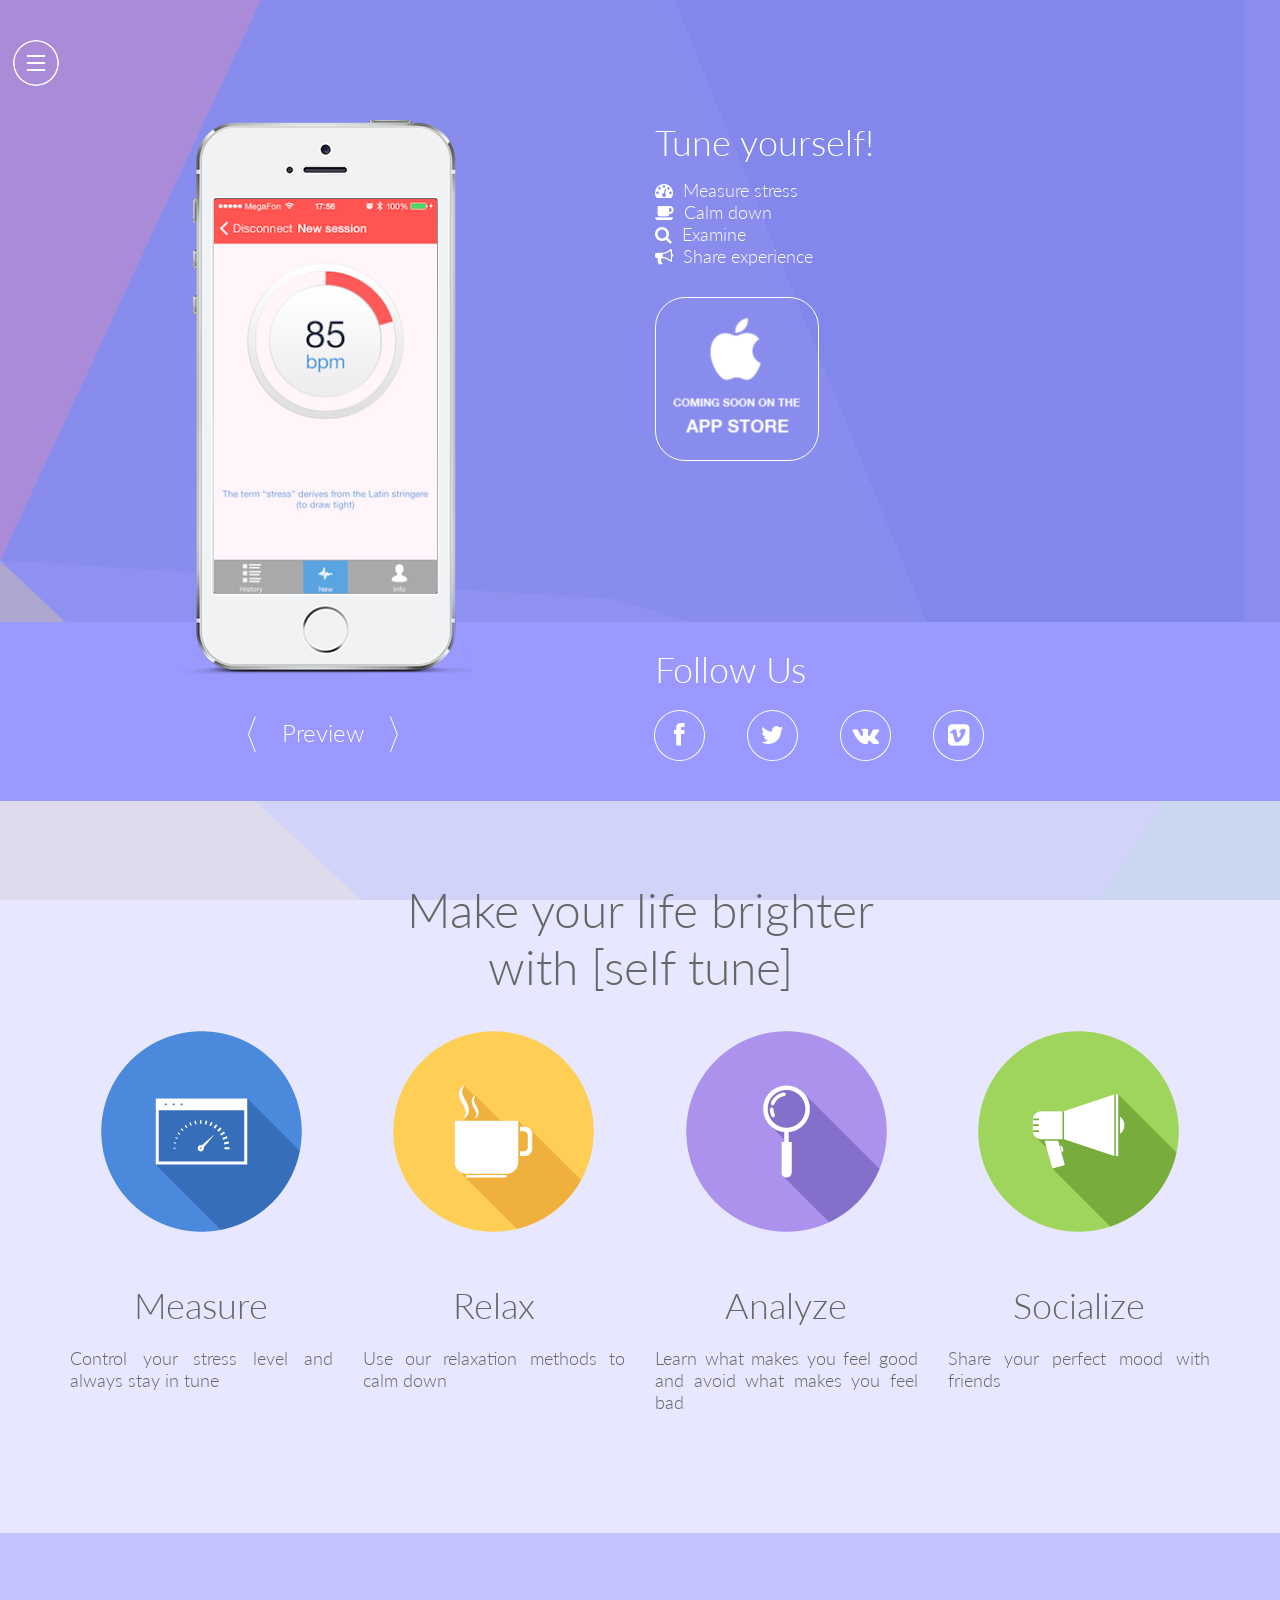
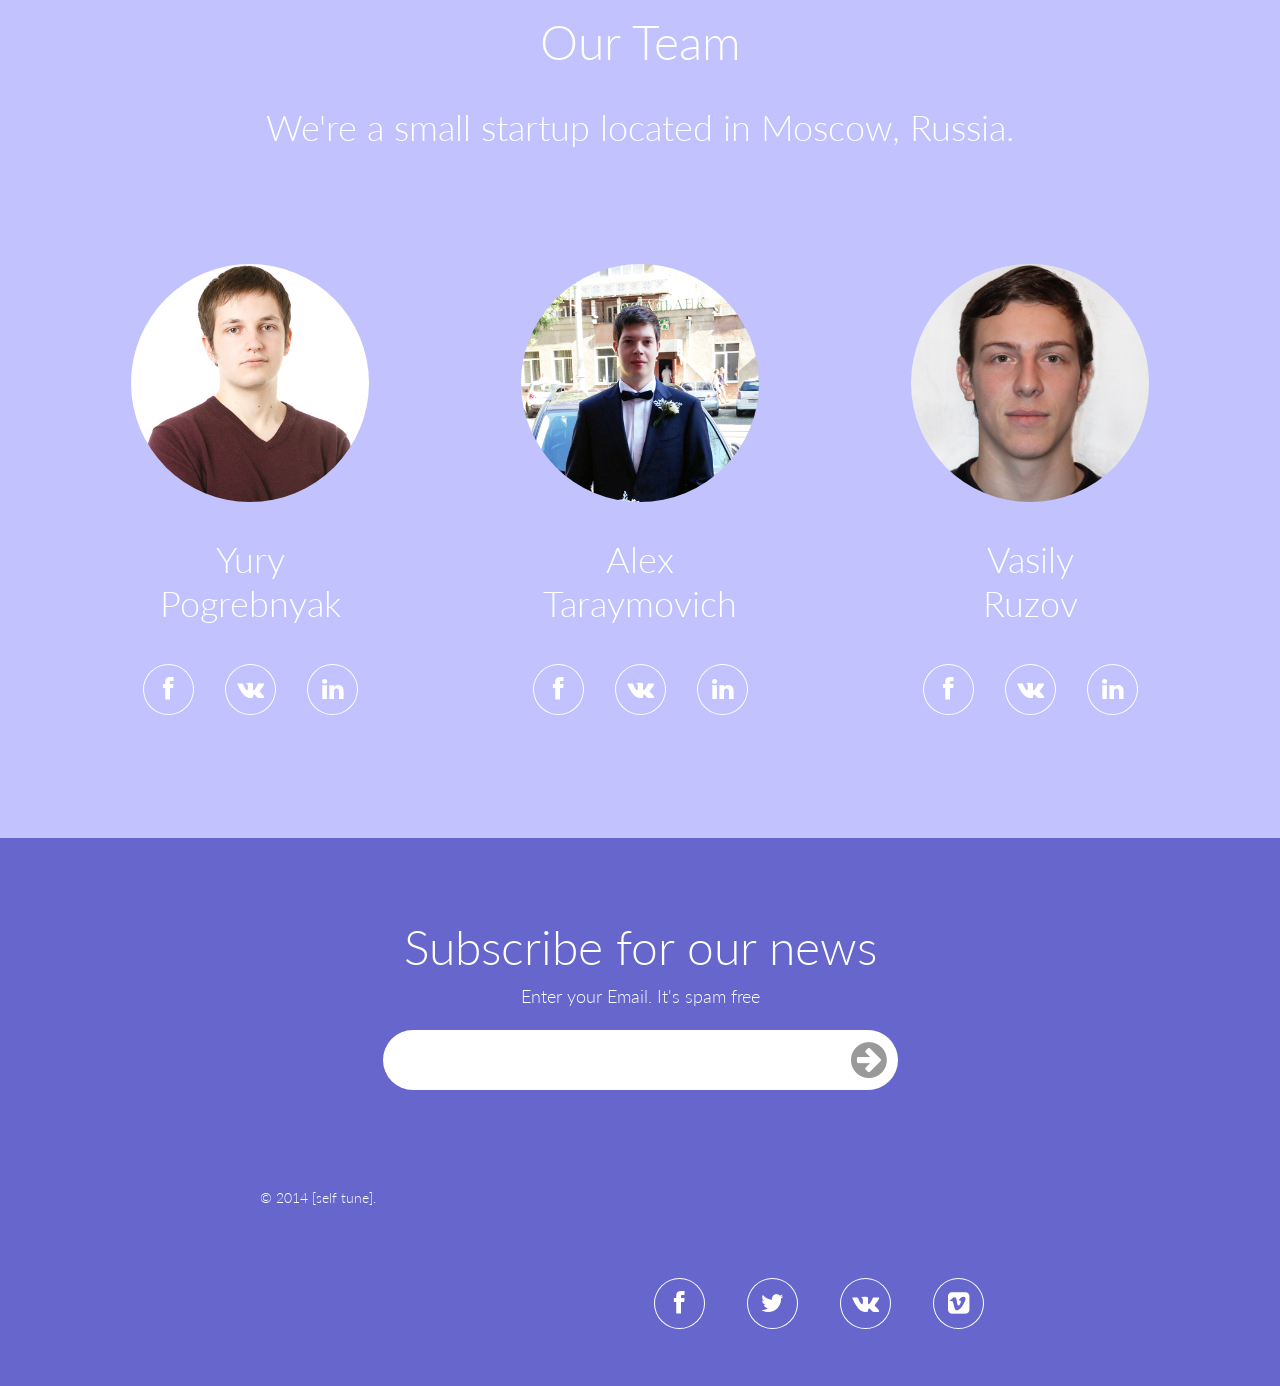
==== commit eeba8135: "site update" ====
--- a/new/index.html
+++ b/new/index.html
@@ -3,10 +3,10 @@
 <html>
   <head>
     <meta charset="utf-8">
-    <title>SelfTune</title>
-    <meta name="description" content="SelfTune - tune yourlsef!" />
+    <title>[self tune]</title>
+    <meta name="description" content="[self tune] - tune yourlsef!" />
 		<meta name="keywords" content="stress, mood, wellness, calmness, health, emotions, happiness, productivity, rest, refill" />
-		<meta name="author" content="SelfTune" />
+		<meta name="author" content="[self tune]" />
     <meta name="viewport" content="width=device-width, initial-scale=1.0, maximum-scale=1.0, user-scalable=no" />
     <!--Favicon-->
     <link rel="shortcut icon" href="img/icon_small.png" type="image/x-icon">
@@ -44,10 +44,10 @@
       <nav>
       	<ul>
         	<li class="active"><a onclick="$('body').animatescroll({scrollSpeed:1000,easing:'easeInOutCubic'});" href="#home"><i class="fa fa-home"></i>Home</a></li>
-        	<li><a onclick="$('#features').animatescroll({scrollSpeed:1000,easing:'easeInOutCubic'});" href="#features"><i class="fa fa-gift"></i>Features</a></li>
-        	<li><a onclick="$('#about').animatescroll({scrollSpeed:1000,easing:'easeInOutCubic'});" href="#about"><i class="fa fa-dollar"></i>About</a></li>
-        	<li><a onclick="$('#team').animatescroll({scrollSpeed:1000,easing:'easeInOutCubic'});" href="#team"><i class="fa fa-user"></i>Our Team</a></li>
-        	<li><a onclick="$('#subscribe').animatescroll({scrollSpeed:1000,easing:'easeInOutCubic'});" href="#subscribe"><i class="fa fa-picture-o"></i>Subscribe</a></li>
+        	<li><a onclick="$('#features').animatescroll({scrollSpeed:1000,easing:'easeInOutCubic'});" href="#features"><i class="fa fa-magic"></i>Features</a></li>
+        	<!-- <li><a onclick="$('#about').animatescroll({scrollSpeed:1000,easing:'easeInOutCubic'});" href="#about"><i class="fa fa-info-circle"></i>About</a></li> -->
+        	<li><a onclick="$('#team').animatescroll({scrollSpeed:1000,easing:'easeInOutCubic'});" href="#team"><i class="fa fa-users"></i>Our Team</a></li>
+        	<li><a onclick="$('#subscribe').animatescroll({scrollSpeed:1000,easing:'easeInOutCubic'});" href="#subscribe"><i class="fa fa-envelope"></i>Subscribe</a></li>
         </ul>
       </nav>
     </aside>
@@ -76,12 +76,13 @@
       	<!-- <div class="logo"><img src="img/icon.png" width="100" height="84" alt="SelfTune"/></div> -->
         <h1>Tune yourself!</h1>
         <p>
-        Check your stress with an app<br/>
-        Relax<br/>
-        Enjoy your life<br/>
+        <i class="fa fa-dashboard"></i>&nbsp;&nbsp;Measure stress<br/>
+        <i class="fa fa-coffee"></i>&nbsp;&nbsp;Calm down<br/>
+        <i class="fa fa-search"></i>&nbsp;&nbsp;Examine<br/>
+        <i class="fa fa-bullhorn"></i>&nbsp;&nbsp;Share experience<br/>
       </p>
         <div class="buttons group">
-        	<a class="appstore-btn" href="https://itunes.apple.com/us/app/cardiomood/id741620888?ls=1&mt=8" target="_blank"></a>
+        	<a class="appstore-btn" onclick="$('#subscribe').animatescroll({scrollSpeed:1000,easing:'easeInOutCubic'});"></a>
         </div>
       </div>
     </section>
@@ -92,8 +93,10 @@
       	<div class="col-lg-6 col-lg-offset-6 col-md-7 col-md-offset-5">
           <h1>Follow Us</h1>
           <div class="social-icons si-icon-effect">
-            <a href="#" class="si-icon fa fa-facebook">Facebook</a>
-            <a href="#" class="si-icon fa fa-twitter">Twitter</a>
+            <a href="https://www.facebook.com/selftune" class="si-icon fa fa-facebook" onclick="FlurryAgent.logEvent('Facebook')" target="_blank">Facebook</a>
+            <a href="https://twitter.com/SelfTune" class="si-icon fa fa-twitter" onclick="FlurryAgent.logEvent('Twitter')" target="_blank">Twitter</a>
+            <a href="http://vk.com/self_tune" class="si-icon fa fa-vk" onclick="FlurryAgent.logEvent('VK')" target="_blank">VK</a>
+            <a href="https://vimeo.com/selftune" class="si-icon fa fa-vimeo-square" onclick="FlurryAgent.logEvent('Vimeo')" target="_blank">Vimeo</a>
           </div>
         </div> 
       </div>
@@ -104,33 +107,33 @@
       <div class="container">
       	<div class="row animation" data-animation="fadeInDown"><!--By adding/removing class "animation" we enable/disable scroll animation of current element. In attribute "data-animation" we can choose what animation to use-->
       <!--   	<h1>Features</h1> -->
-          <h1>Make your life brighter<br/>with SelfTune.</h1>
+          <h1>Make your life brighter<br/>with [self tune]</h1>
         </div>
         <div class="row">
         	<div class="col-lg-3 col-md-6 col-sm-6">
           	<div class="feature animation" data-animation="fadeInLeft"><!--By adding/removing class "animation" we enable/disable scroll animation of current element-->
-              <img src="img/img-iOS7/icons/support.png" width="203" height="203" alt="Fast Support"/>
+              <img src="img/img-iOS7/icons/measure.png" width="203" height="203" alt="Measure"/>
               <h2>Measure</h2>
               <p>Control your stress level and always stay in tune</p>
             </div>
           </div>
         	<div class="col-lg-3 col-md-6 col-sm-6">
           	<div class="feature animation" data-animation="fadeInLeft"><!--By adding/removing class "animation" we enable/disable scroll animation of current element-->
-              <img src="img/img-iOS7/icons/updates.png" width="203" height="203" alt="Regular Updates"/>
+              <img src="img/img-iOS7/icons/relax.png" width="203" height="203" alt="Relax"/>
               <h2>Relax</h2>
               <p>Use our relaxation methods to calm down</p>
             </div>
           </div>
         	<div class="col-lg-3 col-md-6 col-sm-6">
           	<div class="feature animation" data-animation="fadeInRight"><!--By adding/removing class "animation" we enable/disable scroll animation of current element-->
-              <img src="img/img-iOS7/icons/code.png" width="203" height="203" alt="Clean Code"/>
+              <img src="img/img-iOS7/icons/analyze.png" width="203" height="203" alt="Analyze"/>
               <h2>Analyze</h2>
               <p>Learn what makes you feel good and avoid what makes you feel bad</p>
             </div>
           </div>
         	<div class="col-lg-3 col-md-6 col-sm-6">
           	<div class="feature animation" data-animation="fadeInRight"><!--By adding/removing class "animation" we enable/disable scroll animation of current element-->
-              <img src="img/img-iOS7/icons/customizable.png" width="203" height="203" alt="Customizable"/>
+              <img src="img/img-iOS7/icons/share.png" width="203" height="203" alt="Socialize"/>
               <h2>Socialize</h2>
               <p>Share your perfect mood with friends</p>
             </div>
@@ -140,10 +143,10 @@
     </section>
     
     <!--About-->
-    <section class="content-block" id="about">
+    <!-- <section class="content-block" id="about">
     	<div class="container">
-      	<div class="row animation" data-animation="flipInX"><!--By adding/removing class "animation" we enable/disable scroll animation of current element-->
-        	<h1 class="white">SelfTune - way to a healthy lifestyle</h1>
+      	<div class="row animation" data-animation="flipInX"> --><!--By adding/removing class "animation" we enable/disable scroll animation of current element-->
+        	<!-- <h1 class="white">SelfTune - way to a healthy lifestyle</h1>
         </div>
         
         	<p class="white">Have you ever felt overworked or exhausted? Often experience stress and headaches? Constantly feel lack of sleep? SelfTune helps to solve these problems and to organize your life in a right way.</p>
@@ -157,43 +160,49 @@
 <p class="white">SelfTune is designed to help people look at their life from a new angle . Our goal is to teach people to take care of their emotional health, to live life to the fullest and enjoy every moment!</p>
         
       </div>
-    </section>
+    </section> -->
     
     <!--Team-->
-    <section class="content-block white" id="team">
+    <section class="content-block" id="team">
     	<div class="container">
       	<div class="row animation" data-animation="fadeInUp"><!--By adding/removing class "animation" we enable/disable scroll animation of current element-->
-        	<h1>Our Team</h1>
-          <h2>We're a small startup located in Moscow, Russia.</h2>
+        	<h1 class="white">Our Team</h1>
+          <h2 class="white">We're a small startup located in Moscow, Russia.</h2>
         </div>
         <div class="row">
-        	<div class="col-lg-3 col-md-6 col-sm-6 animation" data-animation="fadeInLeft"><!--By adding/removing class "animation" we enable/disable scroll animation of current element-->
+        	<div class="col-lg-4 col-md-6 col-sm-6 animation" data-animation="fadeInLeft"><!--By adding/removing class "animation" we enable/disable scroll animation of current element-->
           	<div class="team">
               <img src="img/team/yury.png" width="248" height="248" alt="Yury Pogrebnyak"/>
-              <h2>Yury<br/>Pogrebnyak</h2>
+              <h2 class="white">Yury<br/>Pogrebnyak</h2>
               <!-- <h3>CEO,<br/>John Doe Corporation</h3> -->
               <div class="social-icons si-icon-effect">
-                <a href="#" class="si-icon fa fa-facebook">Facebook</a>
+                <a href="https://www.facebook.com/yuriy.pogrebnyak" class="si-icon fa fa-facebook" target="_blank">Facebook</a>
+                <a href="http://vk.com/id18772383" class="si-icon fa fa-vk" target="_blank">VK</a>
+                <a href="http://www.linkedin.com/pub/yury-pogrebnyak/58/a10/86" class="si-icon fa fa-linkedin" target="_blank">LinkedIn</a>
               </div>
             </div>
           </div>
-        	<div class="col-lg-3 col-md-6 col-sm-6 animation" data-animation="fadeIn"><!--By adding/removing class "animation" we enable/disable scroll animation of current element-->
+        	<div class="col-lg-4 col-md-6 col-sm-6 animation" data-animation="fadeIn"><!--By adding/removing class "animation" we enable/disable scroll animation of current element-->
           	<div class="team">
               <img src="img/team/alex.png" width="248" height="248" alt="Alex Taraymovich"/>
-              <h2>Alex<br/>Taraymovich</h2>
+              <h2 class="white">Alex<br/>Taraymovich</h2>
               <!-- <h3>ART,<br/>John Doe Corporation</h3> -->
               <div class="social-icons si-icon-effect">
-                <a href="#" class="si-icon fa fa-facebook">Facebook</a>
+                <a href="https://www.facebook.com/alexander.taraymovich" class="si-icon fa fa-facebook" target="_blank">Facebook</a>
+                <a href="http://vk.com/alexander_tar" class="si-icon fa fa-vk" target="_blank">VK</a>
+                <a href="http://www.linkedin.com/pub/alexander-taraymovich/50/16/3b5" class="si-icon fa fa-linkedin" target="_blank">LinkedIn</a>
               </div>
             </div>
           </div>
-        	<div class="col-lg-3 col-md-6 col-sm-6 animation" data-animation="fadeInRight"><!--By adding/removing class "animation" we enable/disable scroll animation of current element-->
+        	<div class="col-lg-4 col-md-6 col-sm-6 animation" data-animation="fadeInRight"><!--By adding/removing class "animation" we enable/disable scroll animation of current element-->
           	<div class="team">
               <img src="img/team/vasily.png" width="248" height="248" alt="Vasily Ruzov"/>
-              <h2>Vasily<br/>Ruzov</h2>
+              <h2 class="white">Vasily<br/>Ruzov</h2>
               <!-- <h3>Manager,<br/>John Doe Corporation</h3> -->
               <div class="social-icons si-icon-effect">
-                <a href="#" class="si-icon fa fa-facebook">Facebook</a>
+                <a href="https://www.facebook.com/vasilij.ruzov" class="si-icon fa fa-facebook" target="_blank">Facebook</a>
+                <a href="http://vk.com/ruzovvo" class="si-icon fa fa-vk" target="_blank">VK</a>
+                <a href="http://www.linkedin.com/pub/vasilii-ruzov/66/843/449" class="si-icon fa fa-linkedin" target="_blank">LinkedIn</a>
               </div>
             </div>
           </div>
@@ -236,13 +245,16 @@
           <span>Enter your Email. It's spam free</span>
         </div>
         <div class="row">
-          <form method="post" class="subscription-form">
+          <form method="post" class="subscription-form" id="subscription-form">
             <input type="email" id="email" name="email">
             <input class="fa fa-arrow-circle-right" type="submit" id="submit" value="&#xf0a9;">
             <div class="errors">
               <span id="error1">Enter Valid Email Adress</span>
               <span id="error2">Invalid Email Adress</span>
             </div>
+            <div class="success">
+              <span id="success1">Great! Success!</span>
+            </div>
           </form>
         </div>
       </div>
@@ -251,23 +263,31 @@
     <!--Footer-->
     <footer>
     	<div class="container">
-      	<div class="row">
-        	<div class="col-lg-6 col-md-6">
+      	<div class="row"> 
+          <div class="col-lg-6 col-md-6">
           	<div class="copyright">
 <!--               <img src="img/img-iOS7/footer-logo.png" width="366" height="163" alt="SelfTune"/> -->
-              <span>&copy; 2014 SelfTune.</span>
+              <span>&copy; 2014 [self tune].</span>
             </div>
           </div>
           <div class="col-lg-6 col-md-6">
             <div class="social-icons si-icon-effect">
-              <a href="#" class="si-icon fa fa-facebook">Facebook</a>
-              <a href="#" class="si-icon fa fa-twitter">Twitter</a>
-            </div>
-          </div> 
+              <a href="https://www.facebook.com/selftune" class="si-icon fa fa-facebook" onclick="FlurryAgent.logEvent('Facebook')" target="_blank">Facebook</a>
+              <a href="https://twitter.com/SelfTune" class="si-icon fa fa-twitter" onclick="FlurryAgent.logEvent('Twitter')" target="_blank">Twitter</a>
+              <a href="http://vk.com/self_tune" class="si-icon fa fa-vk" onclick="FlurryAgent.logEvent('VK')" target="_blank">VK</a>
+              <a href="https://vimeo.com/selftune" class="si-icon fa fa-vimeo-square" onclick="FlurryAgent.logEvent('Vimeo')" target="_blank">Vimeo</a>
+            </div>
+          </div>
         </div>
       </div>
     </footer>
     
+    <!--Javascript (Parse)-->
+    <script src="js/parse-1.2.16.min.js"></script>
+
+    <!--Javascript (Flurry)-->
+    <script src="js/flurry.js"></script>
+
     <!--Javascript (jQuery)-->
 		<script src="js/jquery-1.10.2.min.js"></script>
 		<script src="js/jquery.easing.1.3.js"></script>
--- a/new/css/style-iOS7.css
+++ b/new/css/style-iOS7.css
@@ -510,7 +510,7 @@
 .team .im-icon-m,
 .team .im-icon-l {
 	margin: 15px 33px 0 0;
-	color: #999;
+	color: #fff;
 	-webkit-transition: all 400ms ease-in-out;
 	-moz-transition: all 400ms ease-in-out;
 	-o-transition: all 400ms ease-in-out;
@@ -523,7 +523,7 @@
 .team .si-icon-effect .im-icon-s,
 .team .si-icon-effect .im-icon-m,
 .team .si-icon-effect .im-icon-l {
-	box-shadow: 0 0 0 1px #999;
+	box-shadow: 0 0 0 1px #fff;
 	-webkit-transition: all 400ms ease-in-out;
 	-moz-transition: all 400ms ease-in-out;
 	-o-transition: all 400ms ease-in-out;
@@ -533,13 +533,13 @@
 .team:hover .im-icon-s,
 .team:hover .im-icon-m,
 .team:hover .im-icon-l {
-	color: #666;
+	color: #fff;
 }
 .team:hover .si-icon-effect .si-icon,
 .team:hover .si-icon-effect .im-icon-s,
 .team:hover .si-icon-effect .im-icon-m,
 .team:hover .si-icon-effect .im-icon-l {
-	box-shadow: 0 0 0 1px #666;
+	box-shadow: 0 0 0 1px #fff;
 }
 
 /*Clients*/
@@ -780,7 +780,7 @@
 .subscription-form #submit:hover {
 	color: #6666cc !important;
 }
-.errors {
+.errors, .success {
 	width: 100%;
 	position: relative;
 }
@@ -807,7 +807,31 @@
 	-moz-transition: all 400ms ease;
 	transition: all 400ms ease;
 }
-#error1.visible, #error2.visible {
+
+#success1 {
+	display: block;
+	position: absolute;
+	width: 100%;
+	text-align: center;
+	font-size: 1em;
+	font-weight: 300;
+	color: #fff;
+	background-color: #41c94c;
+	margin-top: 15px;
+	padding: 5px 15px;
+	-webkit-border-radius: 50px;
+	-moz-border-radius: 50px;
+	border-radius: 50px;
+	-webkit-box-sizing: border-box;
+	-moz-box-sizing: border-box;
+	box-sizing: border-box;
+	opacity: 0;
+	filter: alpha(opacity=0);
+	-webkit-transition: all 400ms ease;
+	-moz-transition: all 400ms ease;
+	transition: all 400ms ease;
+}
+#error1.visible, #error2.visible, #success1.visible {
 	opacity: 1;
 	filter: alpha(opacity=100);
 }
